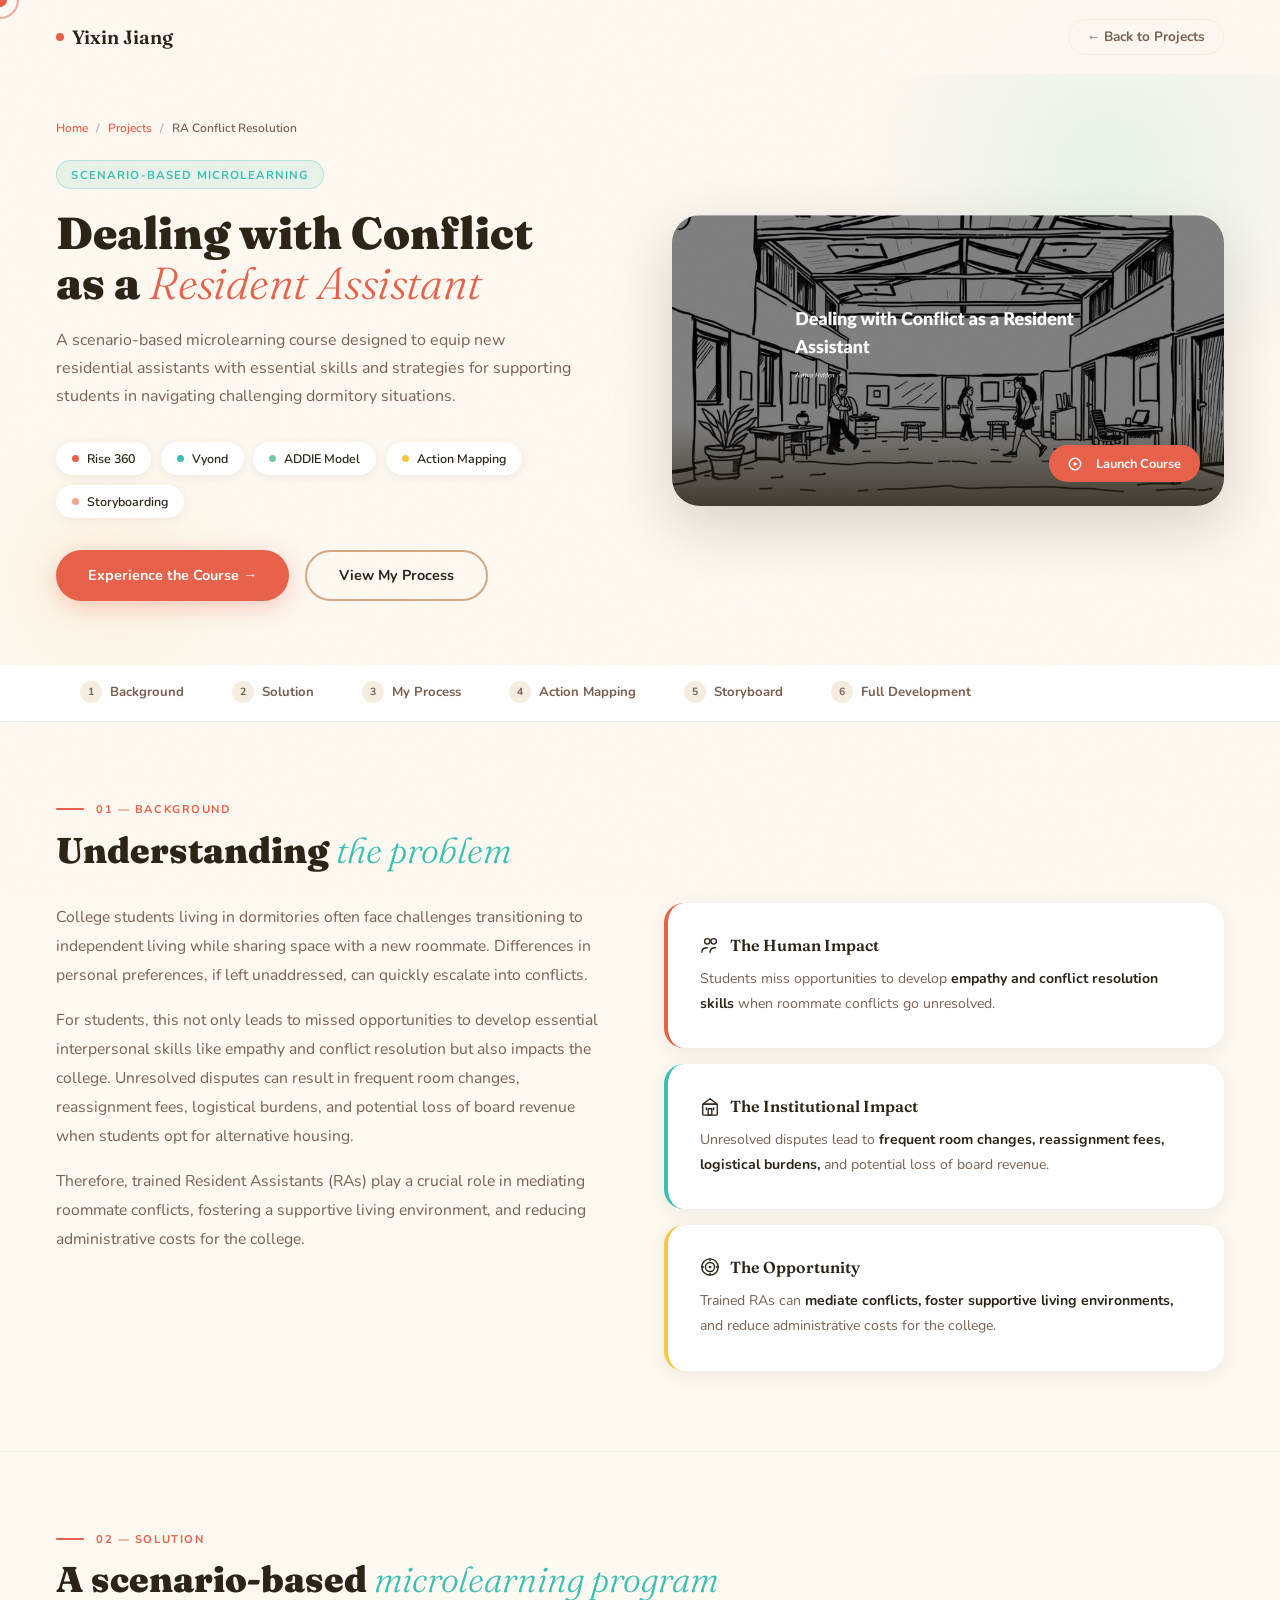
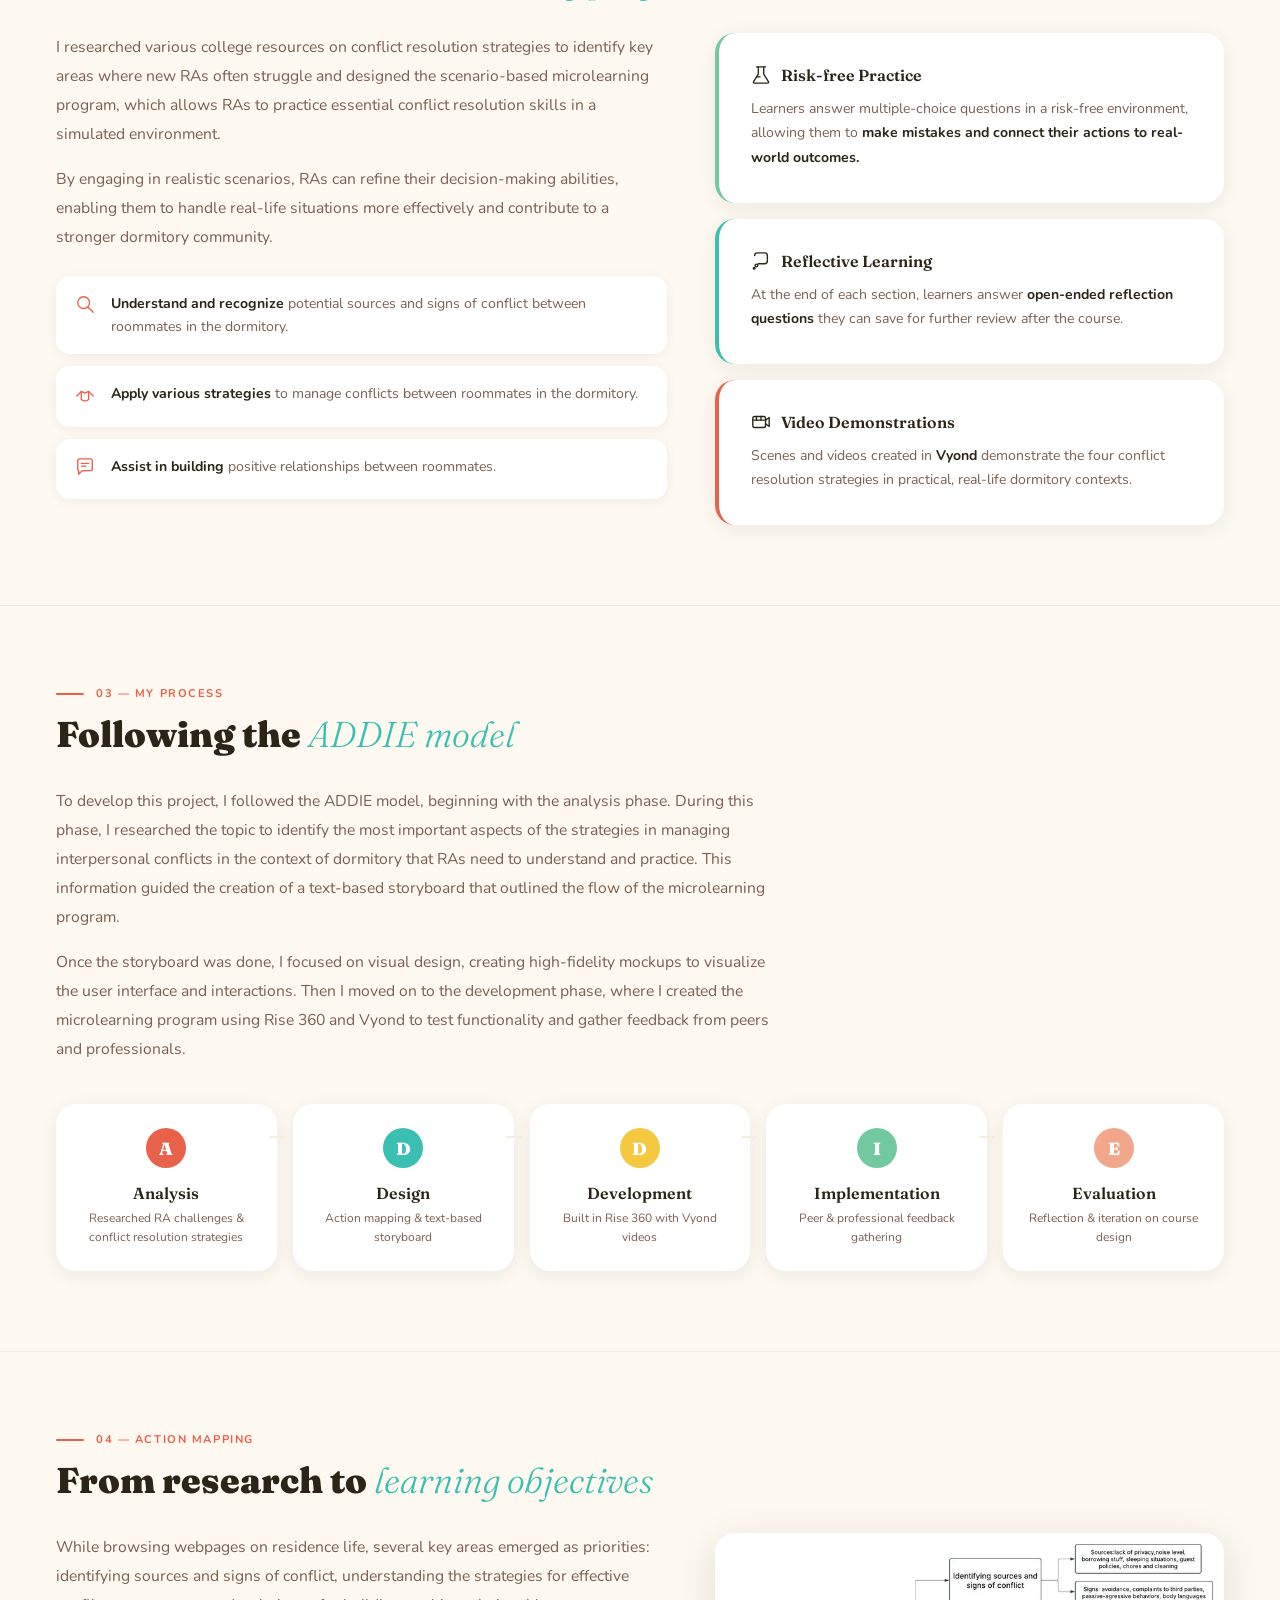
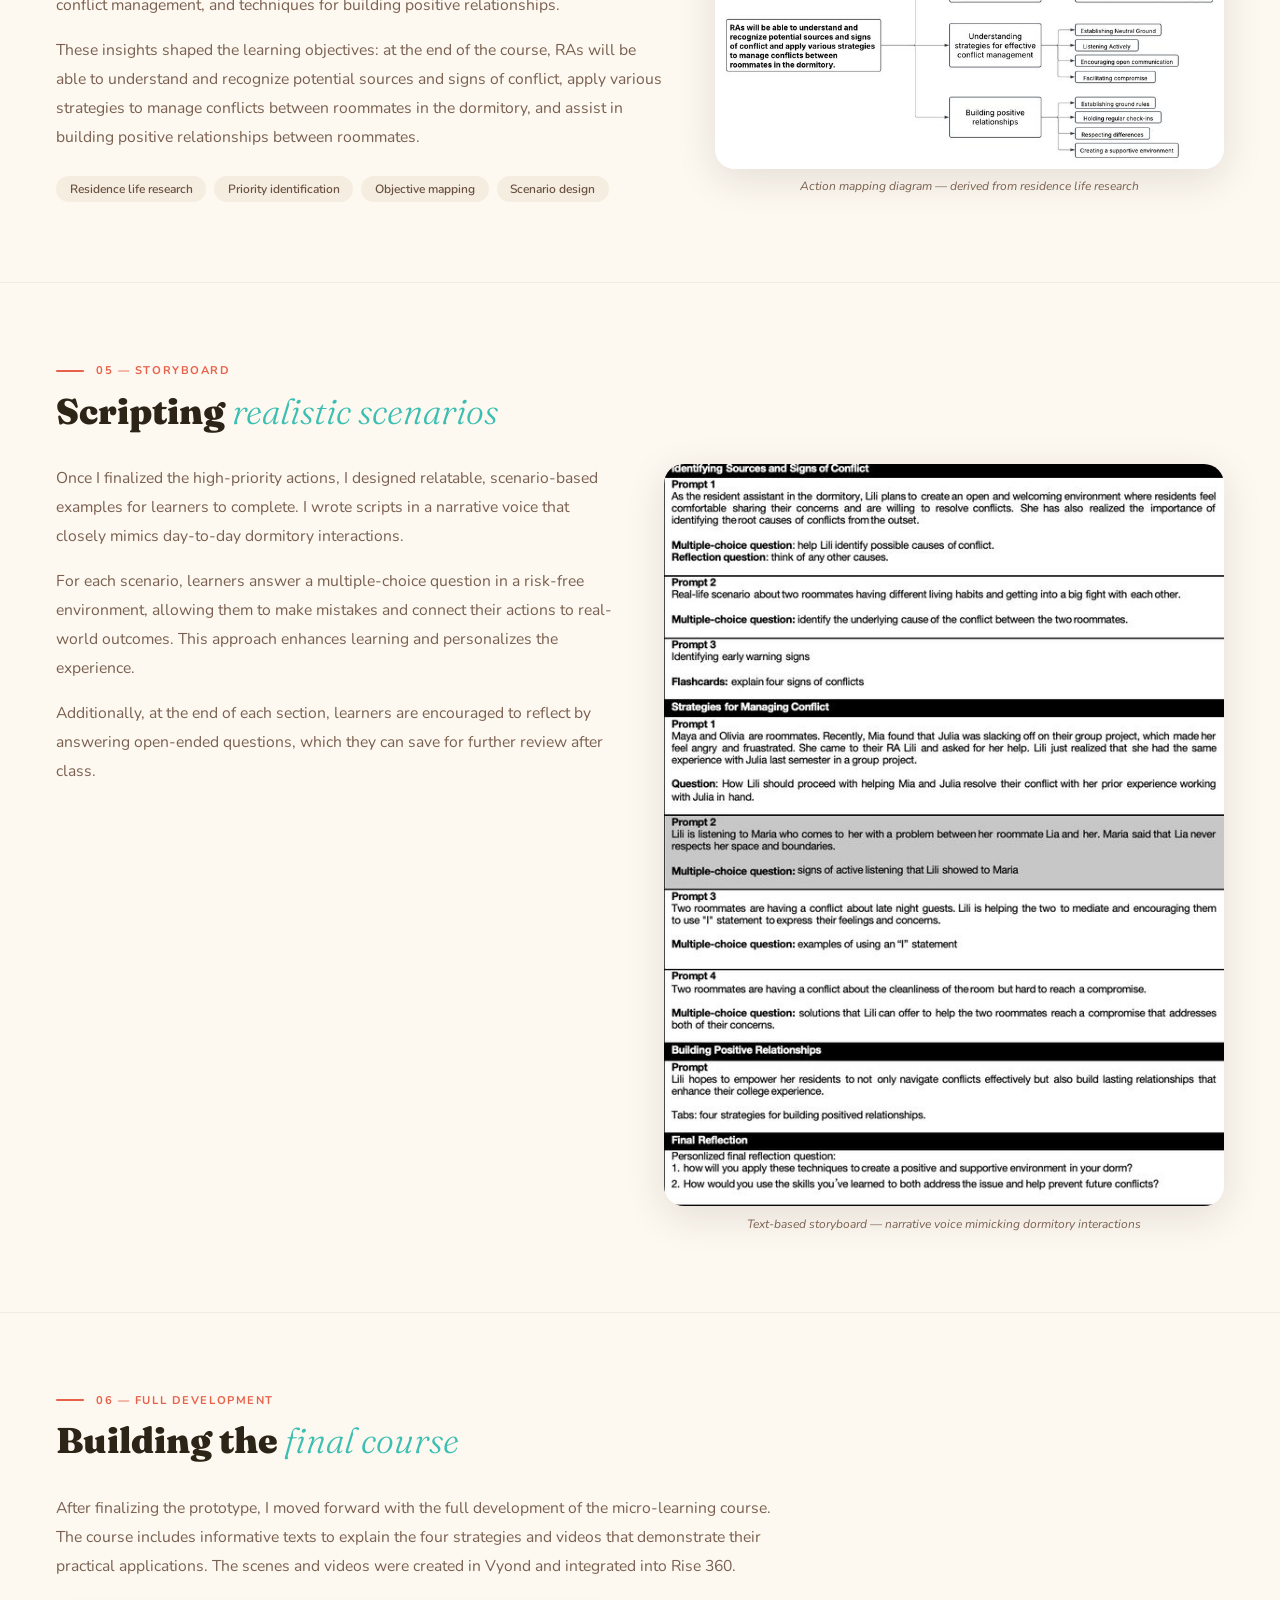
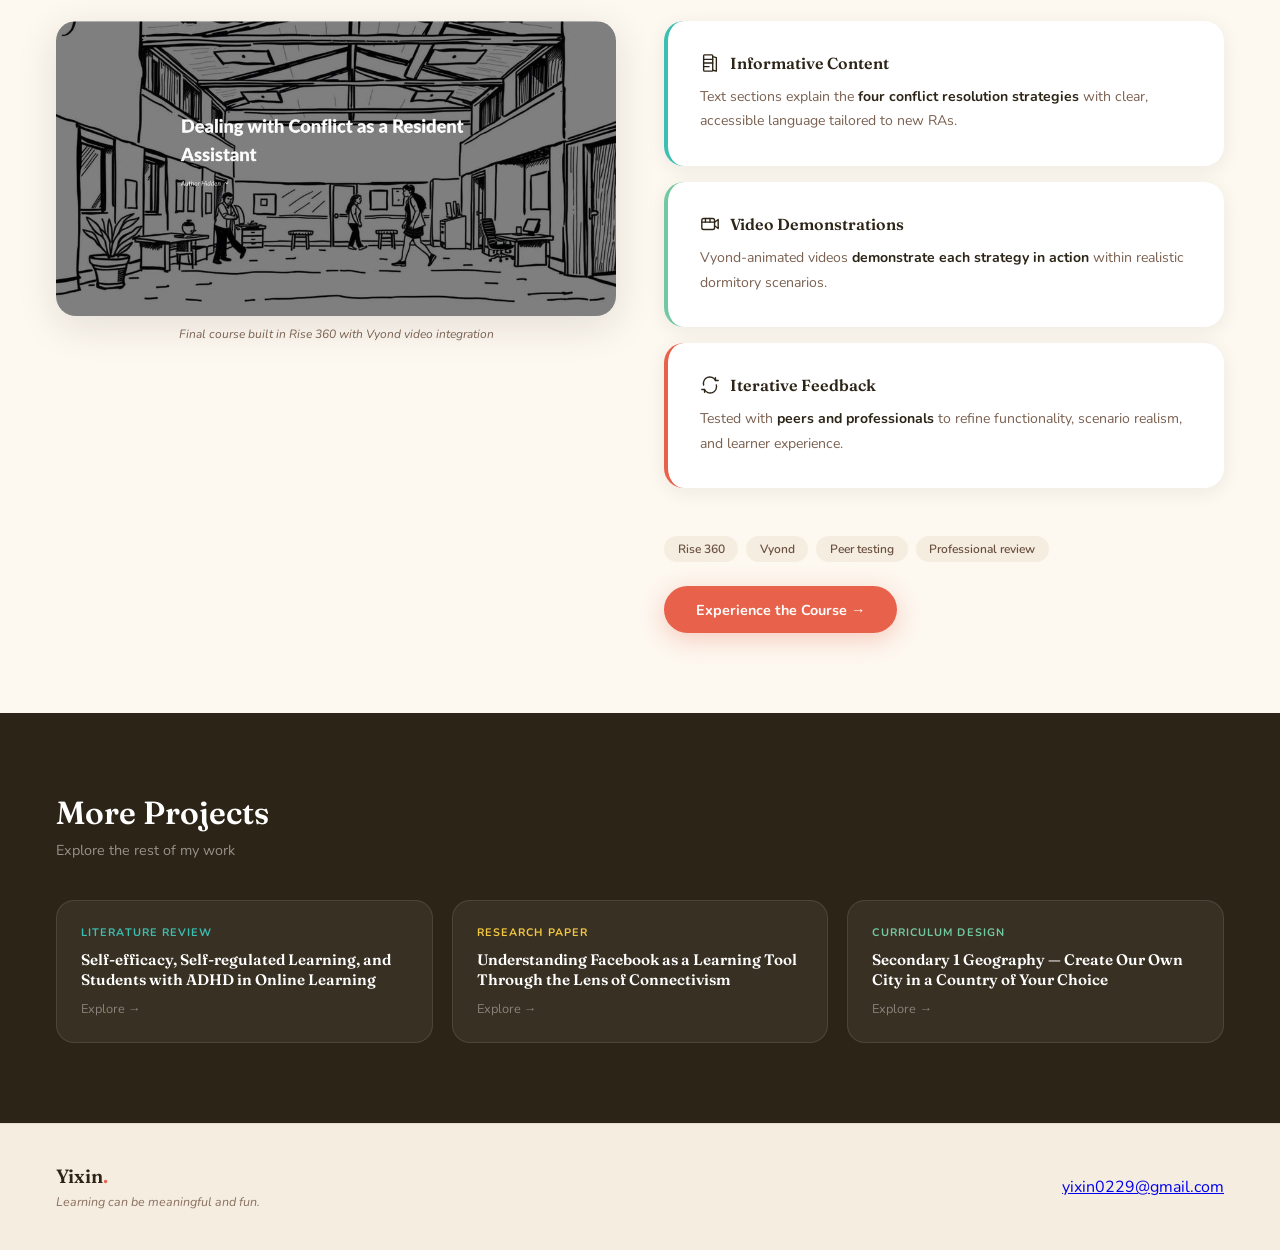
==== project-ra.html @ ebed6030 "Add files via upload" ====
<!DOCTYPE html>
<html lang="en">
<head>
  <meta charset="UTF-8"/>
  <meta name="viewport" content="width=device-width, initial-scale=1.0"/>
  <title>RA Conflict Resolution — Yixin Jiang</title>
  <link href="https://fonts.googleapis.com/css2?family=Fraunces:ital,wght@0,300;0,600;0,900;1,300;1,600&family=Nunito:wght@300;400;600;700&display=swap" rel="stylesheet"/>
  <style>
    *, *::before, *::after { box-sizing: border-box; margin: 0; padding: 0; }
    :root {
      --coral:     #E8614A;
      --turquoise: #3BBFB2;
      --yellow:    #F5C842;
      --mint:      #72C9A0;
      --blush:     #F2A68A;
      --ink:       #2C2416;
      --cream:     #FDF8F0;
      --linen:     #F5EDE0;
      --clay:      #D4A882;
      --muted:     #7a6050;
    }
    html { scroll-behavior: smooth; }
    body {
      font-family: 'Nunito', sans-serif;
      background: var(--cream);
      color: var(--ink);
      overflow-x: hidden;
      cursor: none;
    }

    /* CURSOR */
    .cursor { width:14px;height:14px;background:var(--coral);border-radius:50%;position:fixed;top:0;left:0;pointer-events:none;z-index:9999;transform:translate(-50%,-50%);transition:transform 0.12s ease;mix-blend-mode:multiply; }
    .cursor-ring { width:38px;height:38px;border:2px solid var(--coral);border-radius:50%;position:fixed;top:0;left:0;pointer-events:none;z-index:9998;transform:translate(-50%,-50%);transition:transform 0.25s ease;opacity:0.5; }

    /* GRAIN */
    body::after { content:'';position:fixed;inset:0;background-image:url("data:image/svg+xml,%3Csvg viewBox='0 0 256 256' xmlns='http://www.w3.org/2000/svg'%3E%3Cfilter id='noise'%3E%3CfeTurbulence type='fractalNoise' baseFrequency='0.9' numOctaves='4' stitchTiles='stitch'/%3E%3C/filter%3E%3Crect width='100%25' height='100%25' filter='url(%23noise)' opacity='0.04'/%3E%3C/svg%3E");pointer-events:none;z-index:9990;opacity:0.35; }

    /* NAV */
    nav { position:fixed;top:0;left:0;right:0;z-index:500;display:flex;justify-content:space-between;align-items:center;padding:1.2rem 3.5rem;background:rgba(253,248,240,0.9);backdrop-filter:blur(14px); }
    .nav-logo { font-family:'Fraunces',serif;font-size:1.2rem;font-weight:600;color:var(--ink);text-decoration:none;display:flex;align-items:center;gap:0.5rem; }
    .nav-dot { width:8px;height:8px;background:var(--coral);border-radius:50%;animation:blink 2.5s ease-in-out infinite; }
    @keyframes blink { 0%,100%{opacity:1;}50%{opacity:0.3;} }
    .nav-back { display:inline-flex;align-items:center;gap:0.5rem;text-decoration:none;font-size:0.85rem;font-weight:700;color:var(--muted);padding:0.45rem 1.1rem;border-radius:100px;border:1.5px solid var(--linen);transition:all 0.2s; }
    .nav-back:hover { color:var(--coral);border-color:var(--coral); }

    /* HERO */
    .project-hero {
      padding: 120px 3.5rem 4rem;
      display: grid;
      grid-template-columns: 1fr 1fr;
      gap: 4rem;
      align-items: center;
      position: relative;
      overflow: hidden;
    }
    .project-hero::before {
      content:'';position:absolute;top:-80px;right:-80px;
      width:500px;height:500px;border-radius:50%;
      background:radial-gradient(circle,rgba(59,191,178,0.1) 0%,transparent 70%);
      pointer-events:none;
    }
    .project-hero::after {
      content:'';position:absolute;bottom:-60px;left:-40px;
      width:300px;height:300px;border-radius:50%;
      background:radial-gradient(circle,rgba(245,200,66,0.08) 0%,transparent 70%);
      pointer-events:none;
    }

    .hero-meta { position:relative;z-index:1; }
    .breadcrumb { display:flex;align-items:center;gap:0.5rem;font-size:0.75rem;font-weight:600;color:var(--muted);margin-bottom:1.5rem; }
    .breadcrumb a { color:var(--coral);text-decoration:none; }
    .breadcrumb span { opacity:0.5; }

    .project-type-badge {
      display:inline-flex;align-items:center;gap:0.5rem;
      background:rgba(59,191,178,0.1);border:1px solid rgba(59,191,178,0.3);
      color:var(--turquoise);font-size:0.72rem;font-weight:700;
      text-transform:uppercase;letter-spacing:0.1em;
      padding:0.35rem 0.9rem;border-radius:100px;margin-bottom:1.2rem;width:fit-content;
    }

    .project-h1 {
      font-family:'Fraunces',serif;font-size:clamp(2rem,3.5vw,3.2rem);
      font-weight:900;line-height:1.1;color:var(--ink);margin-bottom:1.2rem;
    }
    .project-h1 em { font-style:italic;font-weight:300;color:var(--coral); }

    .project-tagline { font-size:1rem;line-height:1.75;color:var(--muted);max-width:520px;margin-bottom:2rem; }

    .meta-pills { display:flex;gap:0.6rem;flex-wrap:wrap;margin-bottom:2rem; }
    .meta-pill { display:flex;align-items:center;gap:0.5rem;background:white;border-radius:100px;padding:0.5rem 1rem;font-size:0.78rem;font-weight:600;color:var(--ink);box-shadow:0 2px 10px rgba(44,36,22,0.07); }
    .mp-dot { width:7px;height:7px;border-radius:50%;flex-shrink:0; }

    .hero-ctas { display:flex;gap:1rem;flex-wrap:wrap; }
    .btn { display:inline-flex;align-items:center;gap:0.5rem;padding:0.85rem 2rem;border-radius:100px;font-size:0.9rem;font-weight:700;text-decoration:none;transition:all 0.22s; }
    .btn-coral { background:var(--coral);color:white;box-shadow:0 6px 24px rgba(232,97,74,0.3); }
    .btn-coral:hover { background:#c94d38;transform:translateY(-2px); }
    .btn-outline { background:transparent;color:var(--ink);border:2px solid var(--clay); }
    .btn-outline:hover { border-color:var(--turquoise);color:var(--turquoise);transform:translateY(-2px); }

    /* Hero right — course preview */
    .hero-visual {
      position:relative;z-index:1;
      border-radius:28px;overflow:hidden;
      box-shadow:0 20px 60px rgba(44,36,22,0.18);
      animation:slideUp 0.8s 0.15s cubic-bezier(.16,1,.3,1) both;
    }
    .hero-visual img { width:100%;display:block; }
    .hero-visual-overlay {
      position:absolute;bottom:0;left:0;right:0;
      padding:1.5rem;
      background:linear-gradient(transparent,rgba(44,36,22,0.75));
      display:flex;justify-content:flex-end;
    }
    .play-btn {
      display:inline-flex;align-items:center;gap:0.5rem;
      background:var(--coral);color:white;
      text-decoration:none;padding:0.6rem 1.2rem;
      border-radius:100px;font-size:0.8rem;font-weight:700;
      transition:all 0.2s;
    }
    .play-btn:hover { background:#c94d38;transform:scale(1.04); }

    @keyframes slideUp { from{opacity:0;transform:translateY(30px);}to{opacity:1;transform:none;} }

    /* PROCESS NAV */
    .process-nav {
      background:white;
      border-bottom:1px solid rgba(44,36,22,0.08);
      padding:0 3.5rem;
      display:flex;gap:0;
      position:sticky;top:68px;z-index:100;
      overflow-x:auto;
    }
    .pnav-item {
      display:flex;align-items:center;gap:0.5rem;
      padding:1rem 1.5rem;
      font-size:0.82rem;font-weight:700;
      color:var(--muted);text-decoration:none;
      border-bottom:2px solid transparent;
      white-space:nowrap;transition:all 0.2s;
    }
    .pnav-item:hover { color:var(--coral); }
    .pnav-item.active { color:var(--coral);border-bottom-color:var(--coral); }
    .pnav-num {
      width:22px;height:22px;border-radius:50%;
      background:var(--linen);
      display:flex;align-items:center;justify-content:center;
      font-size:0.65rem;font-weight:700;color:var(--muted);
      flex-shrink:0;transition:all 0.2s;
    }
    .pnav-item:hover .pnav-num, .pnav-item.active .pnav-num {
      background:var(--coral);color:white;
    }

    /* SECTIONS */
    .case-section { padding:5rem 3.5rem;border-bottom:1px solid rgba(44,36,22,0.06); }
    .case-section:last-of-type { border-bottom:none; }

    .section-eyebrow { display:flex;align-items:center;gap:0.75rem;margin-bottom:0.8rem; }
    .eyebrow-line { height:2px;width:28px;background:var(--coral);border-radius:2px; }
    .eyebrow-text { font-size:0.7rem;font-weight:700;text-transform:uppercase;letter-spacing:0.14em;color:var(--coral); }

    .section-h2 { font-family:'Fraunces',serif;font-size:clamp(1.8rem,2.8vw,2.6rem);font-weight:900;line-height:1.15;color:var(--ink);margin-bottom:2rem; }
    .section-h2 em { font-style:italic;font-weight:300;color:var(--turquoise); }

    .prose { font-size:0.98rem;line-height:1.85;color:var(--muted);max-width:720px; }
    .prose + .prose { margin-top:1rem; }
    .prose strong { color:var(--ink);font-weight:700; }

    /* TWO COL LAYOUT */
    .two-col { display:grid;grid-template-columns:1fr 1fr;gap:3rem;align-items:start; }
    .two-col-wide { display:grid;grid-template-columns:1.2fr 1fr;gap:3rem;align-items:start; }

    /* CALLOUT BOXES */
    .callout {
      background:white;border-radius:20px;padding:2rem;
      box-shadow:0 4px 20px rgba(44,36,22,0.07);
      border-left:4px solid var(--coral);
    }
    .callout-teal { border-left-color:var(--turquoise); }
    .callout-yellow { border-left-color:var(--yellow); }
    .callout-mint { border-left-color:var(--mint); }
    .callout-title { font-family:'Fraunces',serif;font-size:1rem;font-weight:600;color:var(--ink);margin-bottom:0.75rem;display:flex;align-items:center;gap:0.6rem; }
    .callout-body { font-size:0.88rem;line-height:1.75;color:var(--muted); }
    .callout-body strong { color:var(--ink); }

    /* OBJECTIVE TAGS */
    .objective-list { display:flex;flex-direction:column;gap:0.75rem;margin-top:1.5rem; }
    .objective-item {
      display:flex;align-items:flex-start;gap:1rem;
      background:white;border-radius:14px;padding:1rem 1.2rem;
      box-shadow:0 2px 12px rgba(44,36,22,0.06);
    }
    .obj-icon { flex-shrink:0;margin-top:0.15rem;color:var(--coral); }
    .obj-text { font-size:0.88rem;line-height:1.65;color:var(--muted); }
    .obj-text strong { color:var(--ink); }

    /* PROCESS STEPS */
    .process-steps { display:grid;grid-template-columns:repeat(5,1fr);gap:1rem;margin-top:2rem; }
    .process-step {
      background:white;border-radius:20px;padding:1.5rem 1.2rem;
      text-align:center;
      box-shadow:0 4px 18px rgba(44,36,22,0.07);
      position:relative;transition:transform 0.25s;
    }
    .process-step:hover { transform:translateY(-4px); }
    .step-num {
      width:40px;height:40px;border-radius:50%;
      display:flex;align-items:center;justify-content:center;
      font-family:'Fraunces',serif;font-size:1.1rem;font-weight:900;
      color:white;margin:0 auto 0.9rem;
    }
    .step-label { font-family:'Fraunces',serif;font-size:1rem;font-weight:600;color:var(--ink);margin-bottom:0.4rem; }
    .step-desc { font-size:0.75rem;line-height:1.6;color:var(--muted); }
    .step-connector {
      position:absolute;top:2rem;right:-0.5rem;
      width:1rem;height:2px;background:var(--linen);z-index:1;
    }
    .process-step:last-child .step-connector { display:none; }

    /* IMAGE FRAME */
    .img-frame {
      border-radius:20px;overflow:hidden;
      box-shadow:0 10px 40px rgba(44,36,22,0.12);
    }
    .img-frame img { width:100%;display:block; }
    .img-caption { font-size:0.75rem;color:var(--muted);margin-top:0.6rem;text-align:center;font-style:italic; }

    /* STORYBOARD VISUAL */
    .storyboard-preview {
      background:white;border-radius:20px;overflow:hidden;
      box-shadow:0 8px 32px rgba(44,36,22,0.1);
    }
    .sb-header {
      background:var(--ink);padding:0.8rem 1.2rem;
      display:flex;align-items:center;gap:0.6rem;
    }
    .sb-dot { width:10px;height:10px;border-radius:50%; }
    .sb-title { font-size:0.75rem;color:rgba(255,255,255,0.6);margin-left:0.3rem;font-family:monospace; }
    .sb-content { padding:1.5rem; }
    .sb-row {
      display:grid;grid-template-columns:auto 1fr 1fr;
      gap:0.8rem;margin-bottom:1rem;align-items:start;
    }
    .sb-row:last-child { margin-bottom:0; }
    .sb-num {
      width:28px;height:28px;border-radius:50%;
      background:rgba(232,97,74,0.1);color:var(--coral);
      display:flex;align-items:center;justify-content:center;
      font-size:0.7rem;font-weight:700;flex-shrink:0;margin-top:2px;
    }
    .sb-col-head { font-size:0.65rem;font-weight:700;text-transform:uppercase;letter-spacing:0.1em;color:var(--clay);margin-bottom:0.3rem; }
    .sb-col-text { font-size:0.78rem;line-height:1.55;color:var(--muted); }
    .sb-col-text strong { color:var(--ink); }

    /* ACTION MAP VISUAL */
    .action-map {
      background:white;border-radius:20px;padding:2rem;
      box-shadow:0 8px 32px rgba(44,36,22,0.1);
    }
    .am-title { font-size:0.7rem;font-weight:700;text-transform:uppercase;letter-spacing:0.1em;color:var(--clay);margin-bottom:1.2rem; }
    .am-goal {
      background:var(--ink);color:white;
      border-radius:12px;padding:0.8rem 1.2rem;
      font-size:0.82rem;font-weight:600;text-align:center;margin-bottom:1rem;
    }
    .am-branches { display:grid;grid-template-columns:repeat(3,1fr);gap:0.6rem; }
    .am-branch {
      border-radius:10px;padding:0.7rem 0.8rem;
      font-size:0.72rem;line-height:1.5;font-weight:600;
      text-align:center;
    }

    /* TOOL CHIPS */
    .tool-chips { display:flex;gap:0.5rem;flex-wrap:wrap;margin-top:1.5rem; }
    .tool-chip {
      background:var(--linen);border-radius:100px;
      padding:0.3rem 0.85rem;font-size:0.75rem;font-weight:600;color:#6a5040;
    }

    /* REFLECTION */
    .reflection-grid { display:grid;grid-template-columns:repeat(2,1fr);gap:1.5rem;margin-top:2rem; }

    /* NEXT PROJECTS */
    .next-projects { padding:5rem 3.5rem;background:var(--ink); }
    .next-h2 { font-family:'Fraunces',serif;font-size:2rem;font-weight:600;color:white;margin-bottom:0.5rem; }
    .next-sub { font-size:0.9rem;color:rgba(255,255,255,0.5);margin-bottom:2.5rem; }
    .next-grid { display:grid;grid-template-columns:repeat(3,1fr);gap:1.2rem; }
    .next-card {
      background:rgba(255,255,255,0.06);border:1px solid rgba(255,255,255,0.1);
      border-radius:18px;padding:1.5rem;text-decoration:none;
      transition:all 0.25s;display:flex;flex-direction:column;gap:0.6rem;
    }
    .next-card:hover { background:rgba(255,255,255,0.1);transform:translateY(-3px); }
    .next-type { font-size:0.68rem;font-weight:700;text-transform:uppercase;letter-spacing:0.1em; }
    .next-title { font-family:'Fraunces',serif;font-size:0.95rem;font-weight:600;color:white;line-height:1.35; }
    .next-arrow { font-size:0.8rem;color:rgba(255,255,255,0.4);margin-top:auto; }

    /* FOOTER */
    footer { background:var(--linen);padding:2.5rem 3.5rem;display:flex;justify-content:space-between;align-items:center;border-top:1px solid rgba(44,36,22,0.08); }
    .footer-logo { font-family:'Fraunces',serif;font-size:1.2rem;font-weight:600;color:var(--ink); }
    .footer-logo span { color:var(--coral); }
    .footer-right a { color:var(--coral);text-decoration:none;font-size:0.88rem;font-weight:600; }

    /* REVEAL */
    .reveal { opacity:0;transform:translateY(24px);transition:opacity 0.7s ease,transform 0.7s ease; }
    .reveal.visible { opacity:1;transform:none; }
    .reveal-d1 { transition-delay:0.1s; }
    .reveal-d2 { transition-delay:0.2s; }
    .reveal-d3 { transition-delay:0.3s; }

    @media(max-width:960px){
      nav{padding:1rem 1.5rem;}
      .project-hero{grid-template-columns:1fr;padding:100px 1.5rem 3rem;}
      .hero-visual{display:none;}
      .process-nav{padding:0 1.5rem;}
      .case-section{padding:3.5rem 1.5rem;}
      .two-col,.two-col-wide{grid-template-columns:1fr;}
      .process-steps{grid-template-columns:1fr 1fr;}
      .reflection-grid{grid-template-columns:1fr;}
      .next-grid{grid-template-columns:1fr;}
      .next-projects{padding:3.5rem 1.5rem;}
      footer{flex-direction:column;gap:1rem;text-align:center;padding:2rem 1.5rem;}
    }
  </style>
</head>
<body>

<div class="cursor" id="cursor"></div>
<div class="cursor-ring" id="cursorRing"></div>

<!-- NAV -->
<nav>
  <a class="nav-logo" href="index.html">
    <span class="nav-dot"></span>
    Yixin Jiang
  </a>
  <a class="nav-back" href="index.html#projects">← Back to Projects</a>
</nav>

<!-- HERO -->
<section class="project-hero">
  <div class="hero-meta" style="animation:slideUp 0.8s cubic-bezier(.16,1,.3,1) both;">
    <div class="breadcrumb">
      <a href="index.html">Home</a>
      <span>/</span>
      <a href="index.html#projects">Projects</a>
      <span>/</span>
      RA Conflict Resolution
    </div>

    <span class="project-type-badge">Scenario-based Microlearning</span>

    <h1 class="project-h1">Dealing with Conflict<br>as a <em>Resident Assistant</em></h1>

    <p class="project-tagline">A scenario-based microlearning course designed to equip new residential assistants with essential skills and strategies for supporting students in navigating challenging dormitory situations.</p>

    <div class="meta-pills">
      <div class="meta-pill"><span class="mp-dot" style="background:var(--coral)"></span>Rise 360</div>
      <div class="meta-pill"><span class="mp-dot" style="background:var(--turquoise)"></span>Vyond</div>
      <div class="meta-pill"><span class="mp-dot" style="background:var(--mint)"></span>ADDIE Model</div>
      <div class="meta-pill"><span class="mp-dot" style="background:var(--yellow)"></span>Action Mapping</div>
      <div class="meta-pill"><span class="mp-dot" style="background:var(--blush)"></span>Storyboarding</div>
    </div>

    <div class="hero-ctas">
      <a class="btn btn-coral" href="https://rise.articulate.com/share/IPAjiCqQmT-DQz0z26svrsXan3wchhp9" target="_blank">Experience the Course →</a>
      <a class="btn btn-outline" href="#process">View My Process</a>
    </div>
  </div>

  <div class="hero-visual">
    <img src="[data-uri]" alt="RA Conflict Resolution Course Preview"/>
    <div class="hero-visual-overlay">
      <a class="play-btn" href="https://rise.articulate.com/share/IPAjiCqQmT-DQz0z26svrsXan3wchhp9" target="_blank"><svg width="14" height="14" viewBox="0 0 16 16" fill="none" stroke="currentColor" stroke-width="1.8" stroke-linecap="round" stroke-linejoin="round" style="display:inline;vertical-align:middle;margin-right:6px">
    <circle cx="8" cy="8" r="6.5"/>
    <polygon points="6.5,5.5 6.5,10.5 11,8" fill="currentColor" stroke="none"/>
  </svg>Launch Course</a>
    </div>
  </div>
</section>

<!-- PROCESS NAV -->
<div class="process-nav">
  <a class="pnav-item active" href="#background"><span class="pnav-num">1</span>Background</a>
  <a class="pnav-item" href="#solution"><span class="pnav-num">2</span>Solution</a>
  <a class="pnav-item" href="#process"><span class="pnav-num">3</span>My Process</a>
  <a class="pnav-item" href="#action-mapping"><span class="pnav-num">4</span>Action Mapping</a>
  <a class="pnav-item" href="#storyboard"><span class="pnav-num">5</span>Storyboard</a>
  <a class="pnav-item" href="#development"><span class="pnav-num">6</span>Full Development</a>
</div>

<!-- 1. BACKGROUND -->
<section class="case-section" id="background">
  <div class="reveal">
    <div class="section-eyebrow"><div class="eyebrow-line"></div><span class="eyebrow-text">01 — Background</span></div>
    <h2 class="section-h2">Understanding <em>the problem</em></h2>
  </div>

  <div class="two-col reveal">
    <div>
      <p class="prose">College students living in dormitories often face challenges transitioning to independent living while sharing space with a new roommate. Differences in personal preferences, if left unaddressed, can quickly escalate into conflicts.</p>
      <p class="prose" style="margin-top:1rem;">For students, this not only leads to missed opportunities to develop essential interpersonal skills like empathy and conflict resolution but also impacts the college. Unresolved disputes can result in frequent room changes, reassignment fees, logistical burdens, and potential loss of board revenue when students opt for alternative housing.</p>
      <p class="prose" style="margin-top:1rem;">Therefore, trained Resident Assistants (RAs) play a crucial role in mediating roommate conflicts, fostering a supportive living environment, and reducing administrative costs for the college.</p>
    </div>
    <div style="display:flex;flex-direction:column;gap:1rem;">
      <div class="callout">
        <div class="callout-title"><svg width="20" height="20" viewBox="0 0 22 22" fill="none" stroke="currentColor" stroke-width="1.5" stroke-linecap="round" stroke-linejoin="round">
    <circle cx="8" cy="7" r="3"/>
    <path d="M2 19c0-3.314 2.686-5 6-5"/>
    <circle cx="15" cy="7" r="3"/>
    <path d="M11 19c0-3.314 2.686-5 6-5"/>
  </svg> The Human Impact</div>
        <div class="callout-body">Students miss opportunities to develop <strong>empathy and conflict resolution skills</strong> when roommate conflicts go unresolved.</div>
      </div>
      <div class="callout callout-teal">
        <div class="callout-title"><svg width="20" height="20" viewBox="0 0 22 22" fill="none" stroke="currentColor" stroke-width="1.5" stroke-linecap="round" stroke-linejoin="round">
    <rect x="3" y="9" width="16" height="12" rx="1"/>
    <path d="M11 3 L19 9 L3 9 Z"/>
    <rect x="9" y="14" width="4" height="7"/>
    <line x1="7" y1="13" x2="7" y2="15"/>
    <line x1="15" y1="13" x2="15" y2="15"/>
  </svg> The Institutional Impact</div>
        <div class="callout-body">Unresolved disputes lead to <strong>frequent room changes, reassignment fees, logistical burdens,</strong> and potential loss of board revenue.</div>
      </div>
      <div class="callout callout-yellow">
        <div class="callout-title"><svg width="20" height="20" viewBox="0 0 22 22" fill="none" stroke="currentColor" stroke-width="1.5" stroke-linecap="round" stroke-linejoin="round">
    <circle cx="11" cy="11" r="9"/>
    <circle cx="11" cy="11" r="5"/>
    <circle cx="11" cy="11" r="1.5" fill="currentColor" stroke="none"/>
    <line x1="11" y1="2" x2="11" y2="4"/>
    <line x1="11" y1="18" x2="11" y2="20"/>
    <line x1="2" y1="11" x2="4" y2="11"/>
    <line x1="18" y1="11" x2="20" y2="11"/>
  </svg> The Opportunity</div>
        <div class="callout-body">Trained RAs can <strong>mediate conflicts, foster supportive living environments,</strong> and reduce administrative costs for the college.</div>
      </div>
    </div>
  </div>
</section>

<!-- 2. SOLUTION -->
<section class="case-section" id="solution">
  <div class="reveal">
    <div class="section-eyebrow"><div class="eyebrow-line"></div><span class="eyebrow-text">02 — Solution</span></div>
    <h2 class="section-h2">A scenario-based <em>microlearning program</em></h2>
  </div>

  <div class="two-col-wide reveal">
    <div>
      <p class="prose">I researched various college resources on conflict resolution strategies to identify key areas where new RAs often struggle and designed the scenario-based microlearning program, which allows RAs to practice essential conflict resolution skills in a simulated environment.</p>
      <p class="prose" style="margin-top:1rem;">By engaging in realistic scenarios, RAs can refine their decision-making abilities, enabling them to handle real-life situations more effectively and contribute to a stronger dormitory community.</p>

      <div class="objective-list" style="margin-top:1.5rem;">
        <div class="objective-item">
          <span class="obj-icon"><svg width="20" height="20" viewBox="0 0 22 22" fill="none" stroke="currentColor" stroke-width="1.5" stroke-linecap="round" stroke-linejoin="round">
    <circle cx="9.5" cy="9.5" r="6.5"/>
    <line x1="14.5" y1="14.5" x2="20" y2="20"/>
  </svg></span>
          <div class="obj-text"><strong>Understand and recognize</strong> potential sources and signs of conflict between roommates in the dormitory.</div>
        </div>
        <div class="objective-item">
          <span class="obj-icon"><svg width="20" height="20" viewBox="0 0 22 22" fill="none" stroke="currentColor" stroke-width="1.5" stroke-linecap="round" stroke-linejoin="round">
    <path d="M2 12 L7 7 L11 9 L15 7 L20 12"/>
    <path d="M7 7 L7 16"/>
    <path d="M15 7 L15 16"/>
    <path d="M7 16 Q11 19 15 16"/>
  </svg></span>
          <div class="obj-text"><strong>Apply various strategies</strong> to manage conflicts between roommates in the dormitory.</div>
        </div>
        <div class="objective-item">
          <span class="obj-icon"><svg width="20" height="20" viewBox="0 0 22 22" fill="none" stroke="currentColor" stroke-width="1.5" stroke-linecap="round" stroke-linejoin="round">
    <path d="M3 4 Q3 2 5 2 L17 2 Q19 2 19 4 L19 13 Q19 15 17 15 L8 15 L4 19 L4 15 Q3 15 3 13 Z"/>
    <line x1="7" y1="7" x2="15" y2="7"/>
    <line x1="7" y1="10" x2="12" y2="10"/>
  </svg></span>
          <div class="obj-text"><strong>Assist in building</strong> positive relationships between roommates.</div>
        </div>
      </div>
    </div>

    <div style="display:flex;flex-direction:column;gap:1rem;">
      <div class="callout callout-mint">
        <div class="callout-title"><svg width="20" height="20" viewBox="0 0 22 22" fill="none" stroke="currentColor" stroke-width="1.5" stroke-linecap="round" stroke-linejoin="round">
    <path d="M8 2 L8 10 L3 18 Q2 20 4 20 L18 20 Q20 20 19 18 L14 10 L14 2"/>
    <line x1="6" y1="2" x2="16" y2="2"/>
    <line x1="6" y1="13" x2="10" y2="13"/>
  </svg> Risk-free Practice</div>
        <div class="callout-body">Learners answer multiple-choice questions in a risk-free environment, allowing them to <strong>make mistakes and connect their actions to real-world outcomes.</strong></div>
      </div>
      <div class="callout callout-teal">
        <div class="callout-title"><svg width="20" height="20" viewBox="0 0 22 22" fill="none" stroke="currentColor" stroke-width="1.5" stroke-linecap="round" stroke-linejoin="round">
    <path d="M4 5 Q4 2 7 2 L15 2 Q18 2 18 5 L18 11 Q18 14 15 14 L8 14"/>
    <circle cx="6" cy="16" r="1.5"/>
    <circle cx="3.5" cy="19" r="1"/>
  </svg> Reflective Learning</div>
        <div class="callout-body">At the end of each section, learners answer <strong>open-ended reflection questions</strong> they can save for further review after the course.</div>
      </div>
      <div class="callout">
        <div class="callout-title"><svg width="20" height="20" viewBox="0 0 22 22" fill="none" stroke="currentColor" stroke-width="1.5" stroke-linecap="round" stroke-linejoin="round">
    <rect x="2" y="5" width="14" height="12" rx="2"/>
    <path d="M16 9 L20 6 L20 16 L16 13"/>
    <line x1="2" y1="9" x2="16" y2="9"/>
    <line x1="6" y1="5" x2="6" y2="9"/>
    <line x1="11" y1="5" x2="11" y2="9"/>
  </svg> Video Demonstrations</div>
        <div class="callout-body">Scenes and videos created in <strong>Vyond</strong> demonstrate the four conflict resolution strategies in practical, real-life dormitory contexts.</div>
      </div>
    </div>
  </div>
</section>

<!-- 3. PROCESS -->
<section class="case-section" id="process">
  <div class="reveal">
    <div class="section-eyebrow"><div class="eyebrow-line"></div><span class="eyebrow-text">03 — My Process</span></div>
    <h2 class="section-h2">Following the <em>ADDIE model</em></h2>
  </div>
  <p class="prose reveal">To develop this project, I followed the ADDIE model, beginning with the analysis phase. During this phase, I researched the topic to identify the most important aspects of the strategies in managing interpersonal conflicts in the context of dormitory that RAs need to understand and practice. This information guided the creation of a text-based storyboard that outlined the flow of the microlearning program.</p>
  <p class="prose reveal" style="margin-top:1rem;">Once the storyboard was done, I focused on visual design, creating high-fidelity mockups to visualize the user interface and interactions. Then I moved on to the development phase, where I created the microlearning program using Rise 360 and Vyond to test functionality and gather feedback from peers and professionals.</p>

  <div class="process-steps reveal" style="margin-top:2.5rem;">
    <div class="process-step">
      <div class="step-connector"></div>
      <div class="step-num" style="background:var(--coral)">A</div>
      <div class="step-label">Analysis</div>
      <div class="step-desc">Researched RA challenges & conflict resolution strategies</div>
    </div>
    <div class="process-step">
      <div class="step-connector"></div>
      <div class="step-num" style="background:var(--turquoise)">D</div>
      <div class="step-label">Design</div>
      <div class="step-desc">Action mapping & text-based storyboard</div>
    </div>
    <div class="process-step">
      <div class="step-connector"></div>
      <div class="step-num" style="background:var(--yellow)">D</div>
      <div class="step-label">Development</div>
      <div class="step-desc">Built in Rise 360 with Vyond videos</div>
    </div>
    <div class="process-step">
      <div class="step-connector"></div>
      <div class="step-num" style="background:var(--mint)">I</div>
      <div class="step-label">Implementation</div>
      <div class="step-desc">Peer & professional feedback gathering</div>
    </div>
    <div class="process-step">
      <div class="step-num" style="background:var(--blush)">E</div>
      <div class="step-label">Evaluation</div>
      <div class="step-desc">Reflection & iteration on course design</div>
    </div>
  </div>
</section>

<!-- 4. ACTION MAPPING -->
<section class="case-section" id="action-mapping">
  <div class="reveal">
    <div class="section-eyebrow"><div class="eyebrow-line"></div><span class="eyebrow-text">04 — Action Mapping</span></div>
    <h2 class="section-h2">From research to <em>learning objectives</em></h2>
  </div>

  <div class="two-col-wide reveal">
    <div>
      <p class="prose">While browsing webpages on residence life, several key areas emerged as priorities: identifying sources and signs of conflict, understanding the strategies for effective conflict management, and techniques for building positive relationships.</p>
      <p class="prose" style="margin-top:1rem;">These insights shaped the learning objectives: at the end of the course, RAs will be able to understand and recognize potential sources and signs of conflict, apply various strategies to manage conflicts between roommates in the dormitory, and assist in building positive relationships between roommates.</p>

      <div class="tool-chips">
        <span class="tool-chip">Residence life research</span>
        <span class="tool-chip">Priority identification</span>
        <span class="tool-chip">Objective mapping</span>
        <span class="tool-chip">Scenario design</span>
      </div>
    </div>

    <div>
      <div class="img-frame">
        <img src="[data-uri]" alt="Action mapping diagram" style="width:100%;display:block;"/>
      </div>
      <p class="img-caption" style="margin-top:0.6rem;">Action mapping diagram — derived from residence life research</p>
    </div>
  </div>
</section>

<!-- 5. STORYBOARD -->
<section class="case-section" id="storyboard">
  <div class="reveal">
    <div class="section-eyebrow"><div class="eyebrow-line"></div><span class="eyebrow-text">05 — Storyboard</span></div>
    <h2 class="section-h2">Scripting <em>realistic scenarios</em></h2>
  </div>

  <div class="two-col reveal">
    <div>
      <p class="prose">Once I finalized the high-priority actions, I designed relatable, scenario-based examples for learners to complete. I wrote scripts in a narrative voice that closely mimics day-to-day dormitory interactions.</p>
      <p class="prose" style="margin-top:1rem;">For each scenario, learners answer a multiple-choice question in a risk-free environment, allowing them to make mistakes and connect their actions to real-world outcomes. This approach enhances learning and personalizes the experience.</p>
      <p class="prose" style="margin-top:1rem;">Additionally, at the end of each section, learners are encouraged to reflect by answering open-ended questions, which they can save for further review after class.</p>
    </div>

    <div>
      <div class="img-frame">
        <img src="[data-uri]" alt="Text-based storyboard" style="width:100%;display:block;"/>
      </div>
      <p class="img-caption">Text-based storyboard — narrative voice mimicking dormitory interactions</p>
    </div>
  </div>
</section>

<!-- 6. FULL DEVELOPMENT -->
<section class="case-section" id="development">
  <div class="reveal">
    <div class="section-eyebrow"><div class="eyebrow-line"></div><span class="eyebrow-text">06 — Full Development</span></div>
    <h2 class="section-h2">Building the <em>final course</em></h2>
  </div>

  <p class="prose reveal">After finalizing the prototype, I moved forward with the full development of the micro-learning course. The course includes informative texts to explain the four strategies and videos that demonstrate their practical applications. The scenes and videos were created in Vyond and integrated into Rise 360.</p>

  <div class="two-col reveal" style="margin-top:2.5rem;">
    <div>
      <div class="img-frame">
        <img src="[data-uri]" alt="RA Conflict Resolution course in Rise 360"/>
      </div>
      <p class="img-caption">Final course built in Rise 360 with Vyond video integration</p>
    </div>
    <div style="display:flex;flex-direction:column;gap:1rem;">
      <div class="callout callout-teal">
        <div class="callout-title"><svg width="20" height="20" viewBox="0 0 22 22" fill="none" stroke="currentColor" stroke-width="1.5" stroke-linecap="round" stroke-linejoin="round">
    <path d="M4 3 Q4 2 5 2 L13 2 Q14 2 14 3 L14 19 Q14 20 13 20 L5 20 Q4 20 4 19 Z"/>
    <line x1="4" y1="7" x2="14" y2="7"/>
    <line x1="4" y1="11" x2="14" y2="11"/>
    <line x1="4" y1="15" x2="10" y2="15"/>
    <path d="M14 4 L18 5 L18 20 L14 19"/>
  </svg> Informative Content</div>
        <div class="callout-body">Text sections explain the <strong>four conflict resolution strategies</strong> with clear, accessible language tailored to new RAs.</div>
      </div>
      <div class="callout callout-mint">
        <div class="callout-title"><svg width="20" height="20" viewBox="0 0 22 22" fill="none" stroke="currentColor" stroke-width="1.5" stroke-linecap="round" stroke-linejoin="round">
    <rect x="2" y="5" width="14" height="12" rx="2"/>
    <path d="M16 9 L20 6 L20 16 L16 13"/>
    <line x1="2" y1="9" x2="16" y2="9"/>
    <line x1="6" y1="5" x2="6" y2="9"/>
    <line x1="11" y1="5" x2="11" y2="9"/>
  </svg> Video Demonstrations</div>
        <div class="callout-body">Vyond-animated videos <strong>demonstrate each strategy in action</strong> within realistic dormitory scenarios.</div>
      </div>
      <div class="callout">
        <div class="callout-title"><svg width="20" height="20" viewBox="0 0 22 22" fill="none" stroke="currentColor" stroke-width="1.5" stroke-linecap="round" stroke-linejoin="round">
    <path d="M4 11 A7 7 0 0 1 17 6"/>
    <path d="M18 11 A7 7 0 0 1 5 16"/>
    <polyline points="17,3 17,6 20,6"/>
    <polyline points="5,19 5,16 2,16"/>
  </svg> Iterative Feedback</div>
        <div class="callout-body">Tested with <strong>peers and professionals</strong> to refine functionality, scenario realism, and learner experience.</div>
      </div>
      <div style="margin-top:0.5rem;">
        <div class="tool-chips">
          <span class="tool-chip">Rise 360</span>
          <span class="tool-chip">Vyond</span>
          <span class="tool-chip">Peer testing</span>
          <span class="tool-chip">Professional review</span>
        </div>
      </div>
      <a class="btn btn-coral" href="https://rise.articulate.com/share/IPAjiCqQmT-DQz0z26svrsXan3wchhp9#/" target="_blank" style="margin-top:0.5rem;width:fit-content;">Experience the Course →</a>
    </div>
  </div>
</section>

<!-- NEXT PROJECTS -->
<div class="next-projects">
  <div class="next-h2">More Projects</div>
  <div class="next-sub">Explore the rest of my work</div>
  <div class="next-grid">
    <a class="next-card" href="https://docs.google.com/presentation/d/1p9zI5eblCZLaQaPEZpxzkwdM2ornaQQZxUIVzS6m-Wg/edit" target="_blank">
      <span class="next-type" style="color:var(--turquoise)">Literature Review</span>
      <div class="next-title">Self-efficacy, Self-regulated Learning, and Students with ADHD in Online Learning</div>
      <span class="next-arrow">Explore →</span>
    </a>
    <a class="next-card" href="https://docs.google.com/document/d/18_bE1zwAfbGwuIbXEHiGtI53uHwCnhOC/edit" target="_blank">
      <span class="next-type" style="color:var(--yellow)">Research Paper</span>
      <div class="next-title">Understanding Facebook as a Learning Tool Through the Lens of Connectivism</div>
      <span class="next-arrow">Explore →</span>
    </a>
    <a class="next-card" href="https://docs.google.com/presentation/d/16q-ABpUA_DlRtQMlVOWhE08_voiy72HXNTZwC7Jj7jk/edit" target="_blank">
      <span class="next-type" style="color:var(--mint)">Curriculum Design</span>
      <div class="next-title">Secondary 1 Geography — Create Our Own City in a Country of Your Choice</div>
      <span class="next-arrow">Explore →</span>
    </a>
  </div>
</div>

<!-- FOOTER -->
<footer>
  <div>
    <div class="footer-logo">Yixin<span>.</span></div>
    <div style="font-size:0.78rem;color:#8a7060;font-style:italic;margin-top:0.3rem;">Learning can be meaningful and fun.</div>
  </div>
  <div>
    <a href="mailto:yixin0229@gmail.com">yixin0229@gmail.com</a>
  </div>
</footer>

<script>
  const cursor = document.getElementById('cursor');
  const ring = document.getElementById('cursorRing');
  document.addEventListener('mousemove', e => {
    cursor.style.left = e.clientX + 'px'; cursor.style.top = e.clientY + 'px';
    ring.style.left   = e.clientX + 'px'; ring.style.top   = e.clientY + 'px';
  });
  document.querySelectorAll('a, button').forEach(el => {
    el.addEventListener('mouseenter', () => { cursor.style.transform='translate(-50%,-50%) scale(2)'; ring.style.transform='translate(-50%,-50%) scale(1.4)'; });
    el.addEventListener('mouseleave', () => { cursor.style.transform='translate(-50%,-50%) scale(1)'; ring.style.transform='translate(-50%,-50%) scale(1)'; });
  });

  // Scroll reveal
  const obs = new IntersectionObserver(entries => {
    entries.forEach(e => { if(e.isIntersecting) e.target.classList.add('visible'); });
  }, { threshold: 0.08 });
  document.querySelectorAll('.reveal').forEach(el => obs.observe(el));

  // Active nav highlight
  const sections = document.querySelectorAll('.case-section[id]');
  const navItems = document.querySelectorAll('.pnav-item');
  window.addEventListener('scroll', () => {
    let current = '';
    sections.forEach(s => { if(window.scrollY >= s.offsetTop - 140) current = s.id; });
    navItems.forEach(n => {
      n.classList.remove('active');
      if(n.getAttribute('href') === '#' + current) n.classList.add('active');
    });
  });
</script>
</body>
</html>
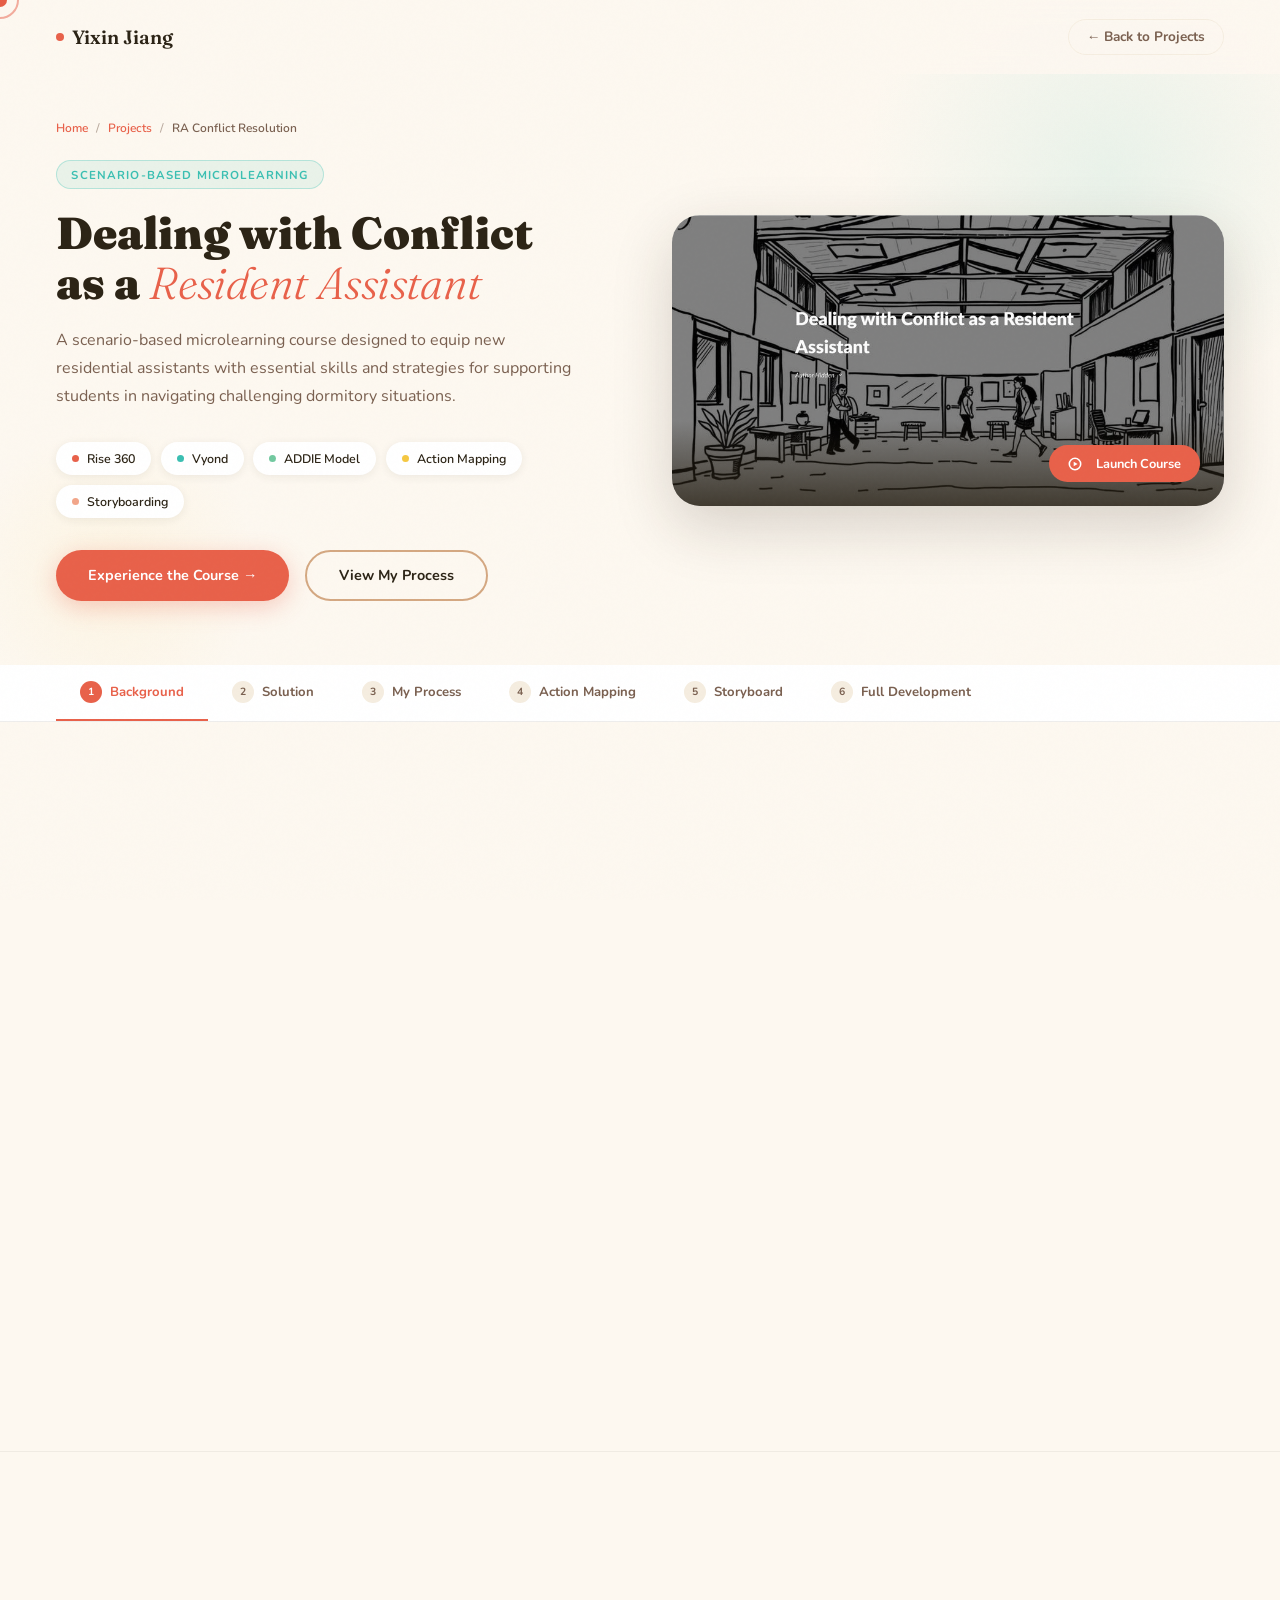
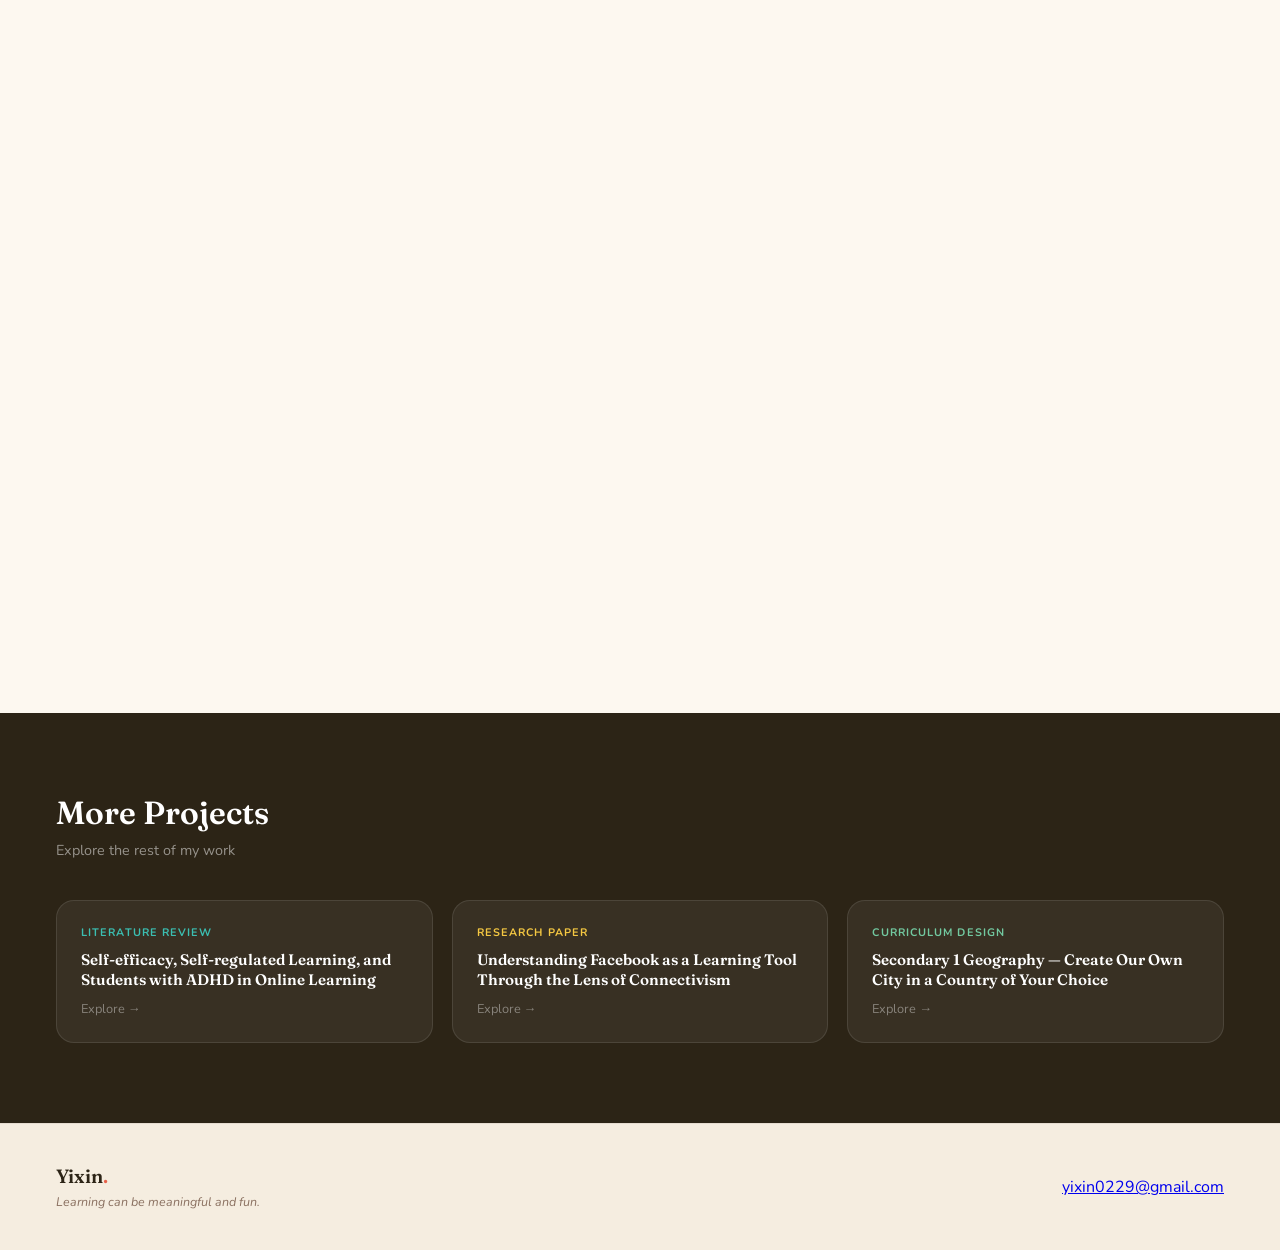
==== commit a7529580: "Add files via upload" ====
--- a/project-ra.html
+++ b/project-ra.html
@@ -365,7 +365,7 @@
     </div>
 
     <div class="hero-ctas">
-      <a class="btn btn-coral" href="https://rise.articulate.com/share/IPAjiCqQmT-DQz0z26svrsXan3wchhp9" target="_blank">Experience the Course →</a>
+      <a class="btn btn-coral" href="content/index.html">Experience the Course →</a>
       <a class="btn btn-outline" href="#process">View My Process</a>
     </div>
   </div>
@@ -373,7 +373,7 @@
   <div class="hero-visual">
     <img src="[data-uri]" alt="RA Conflict Resolution Course Preview"/>
     <div class="hero-visual-overlay">
-      <a class="play-btn" href="https://rise.articulate.com/share/IPAjiCqQmT-DQz0z26svrsXan3wchhp9" target="_blank"><svg width="14" height="14" viewBox="0 0 16 16" fill="none" stroke="currentColor" stroke-width="1.8" stroke-linecap="round" stroke-linejoin="round" style="display:inline;vertical-align:middle;margin-right:6px">
+      <a class="play-btn" href="content/index.html"><svg width="14" height="14" viewBox="0 0 16 16" fill="none" stroke="currentColor" stroke-width="1.8" stroke-linecap="round" stroke-linejoin="round" style="display:inline;vertical-align:middle;margin-right:6px">
     <circle cx="8" cy="8" r="6.5"/>
     <polygon points="6.5,5.5 6.5,10.5 11,8" fill="currentColor" stroke="none"/>
   </svg>Launch Course</a>
@@ -659,7 +659,7 @@
           <span class="tool-chip">Professional review</span>
         </div>
       </div>
-      <a class="btn btn-coral" href="https://rise.articulate.com/share/IPAjiCqQmT-DQz0z26svrsXan3wchhp9#/" target="_blank" style="margin-top:0.5rem;width:fit-content;">Experience the Course →</a>
+      <a class="btn btn-coral" href="content/index.html" style="margin-top:0.5rem;width:fit-content;">Experience the Course →</a>
     </div>
   </div>
 </section>
@@ -721,12 +721,4 @@
   const navItems = document.querySelectorAll('.pnav-item');
   window.addEventListener('scroll', () => {
     let current = '';
-    sections.forEach(s => { if(window.scrollY >= s.offsetTop - 140) current = s.id; });
-    navItems.forEach(n => {
-      n.classList.remove('active');
-      if(n.getAttribute('href') === '#' + current) n.classList.add('active');
-    });
-  });
-</script>
-</body>
-</html>+    sections.forEach(s => 
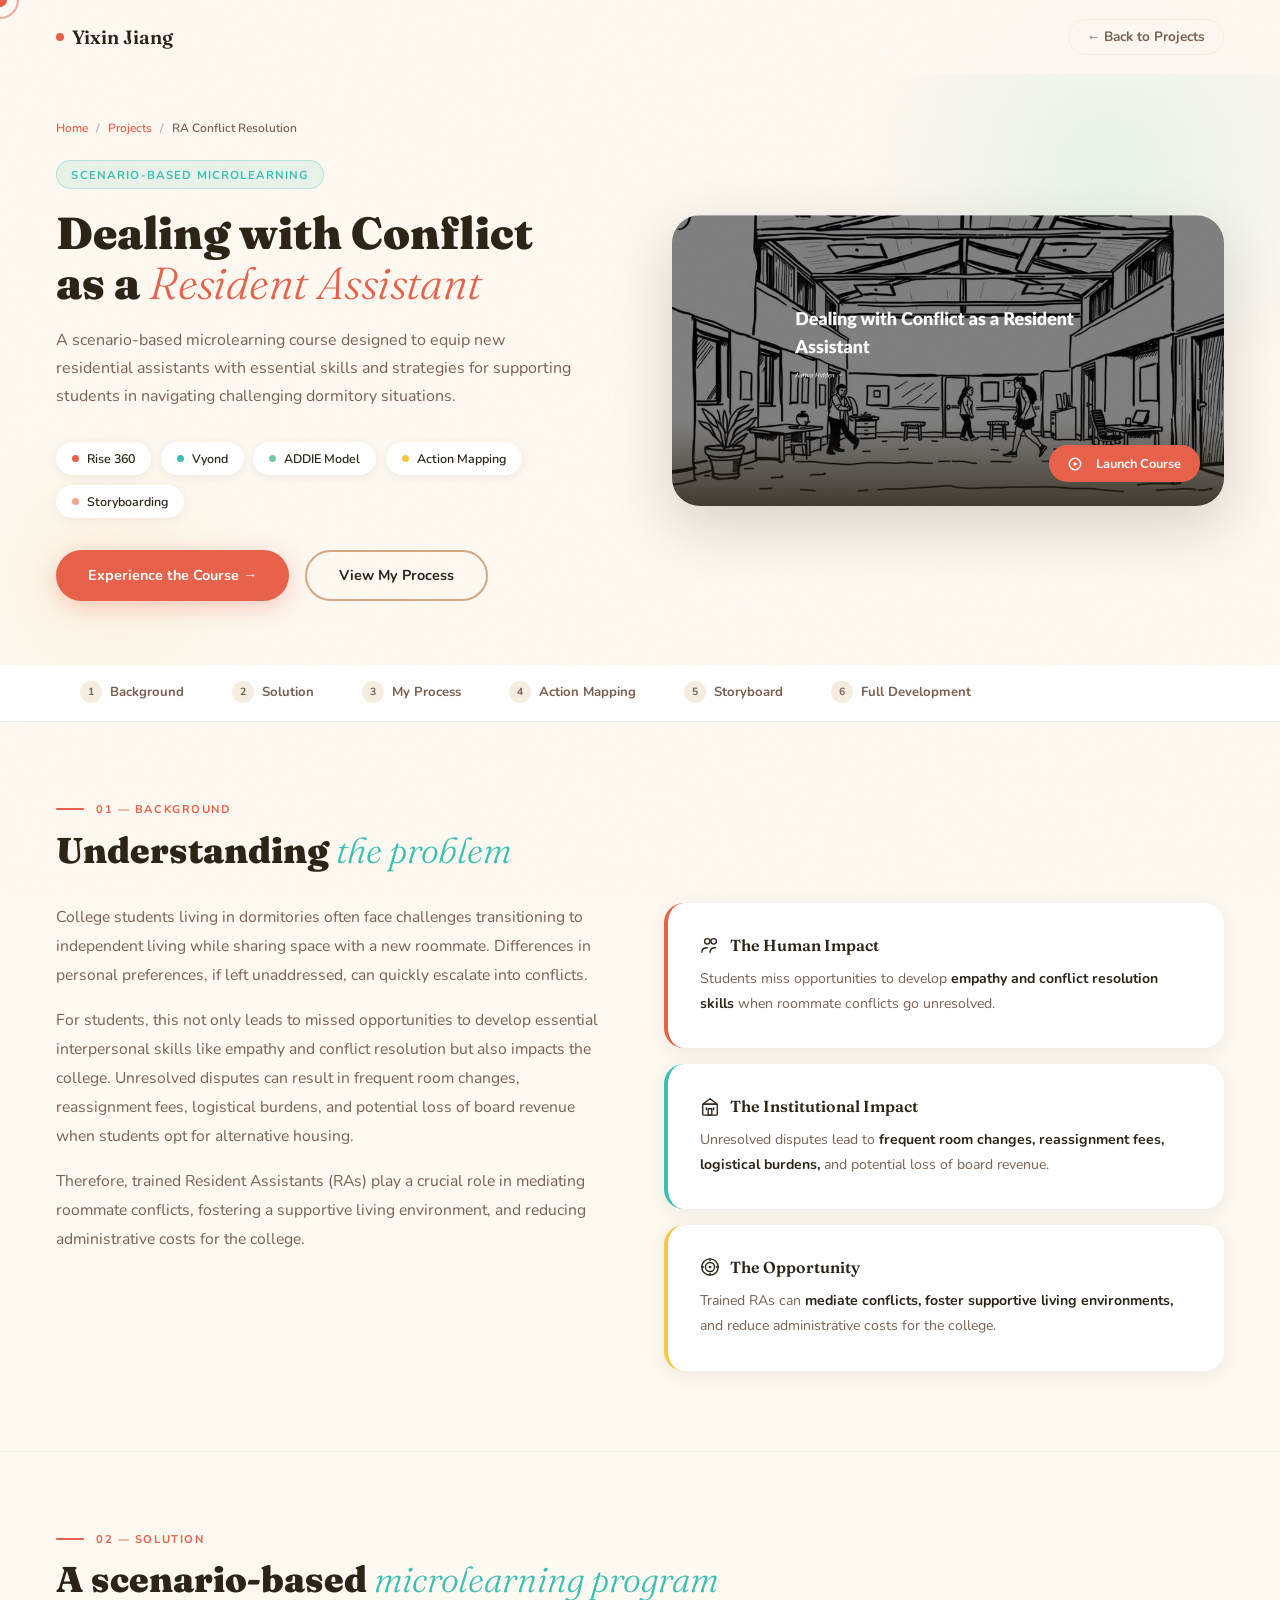
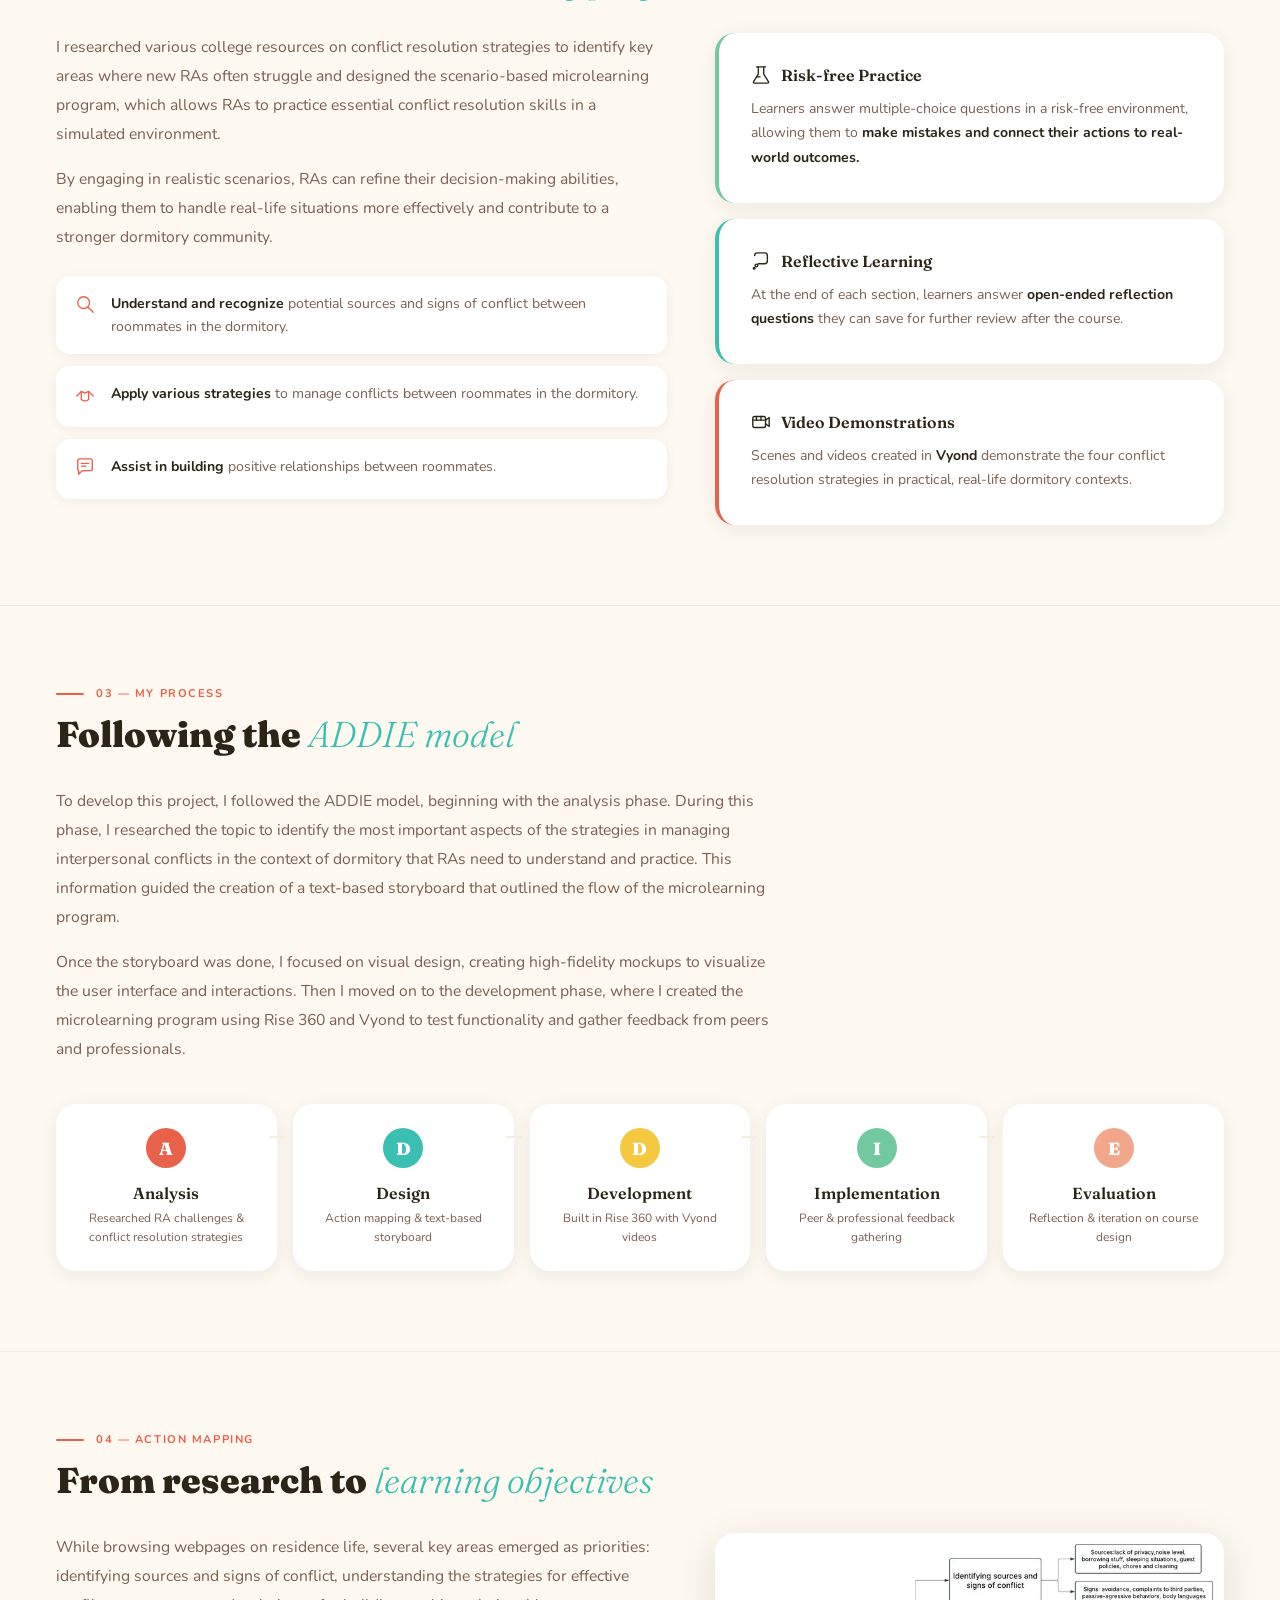
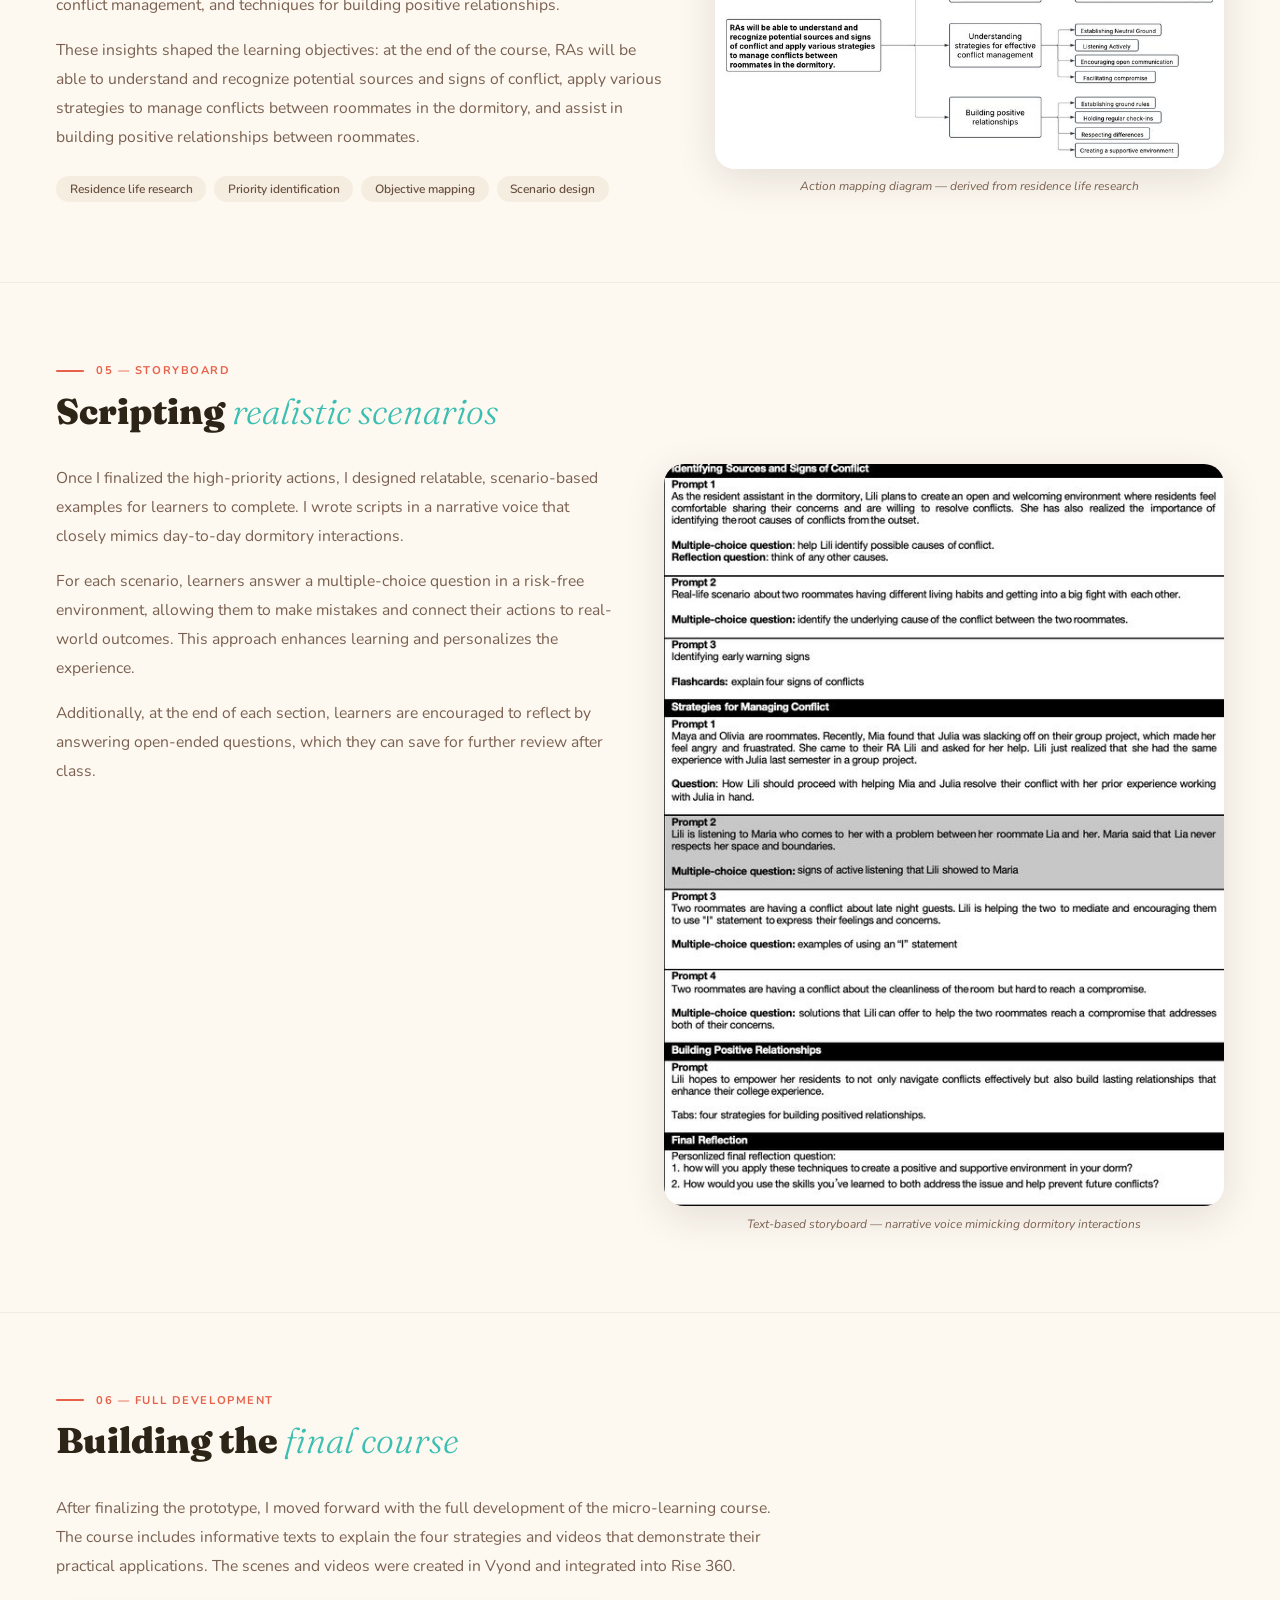
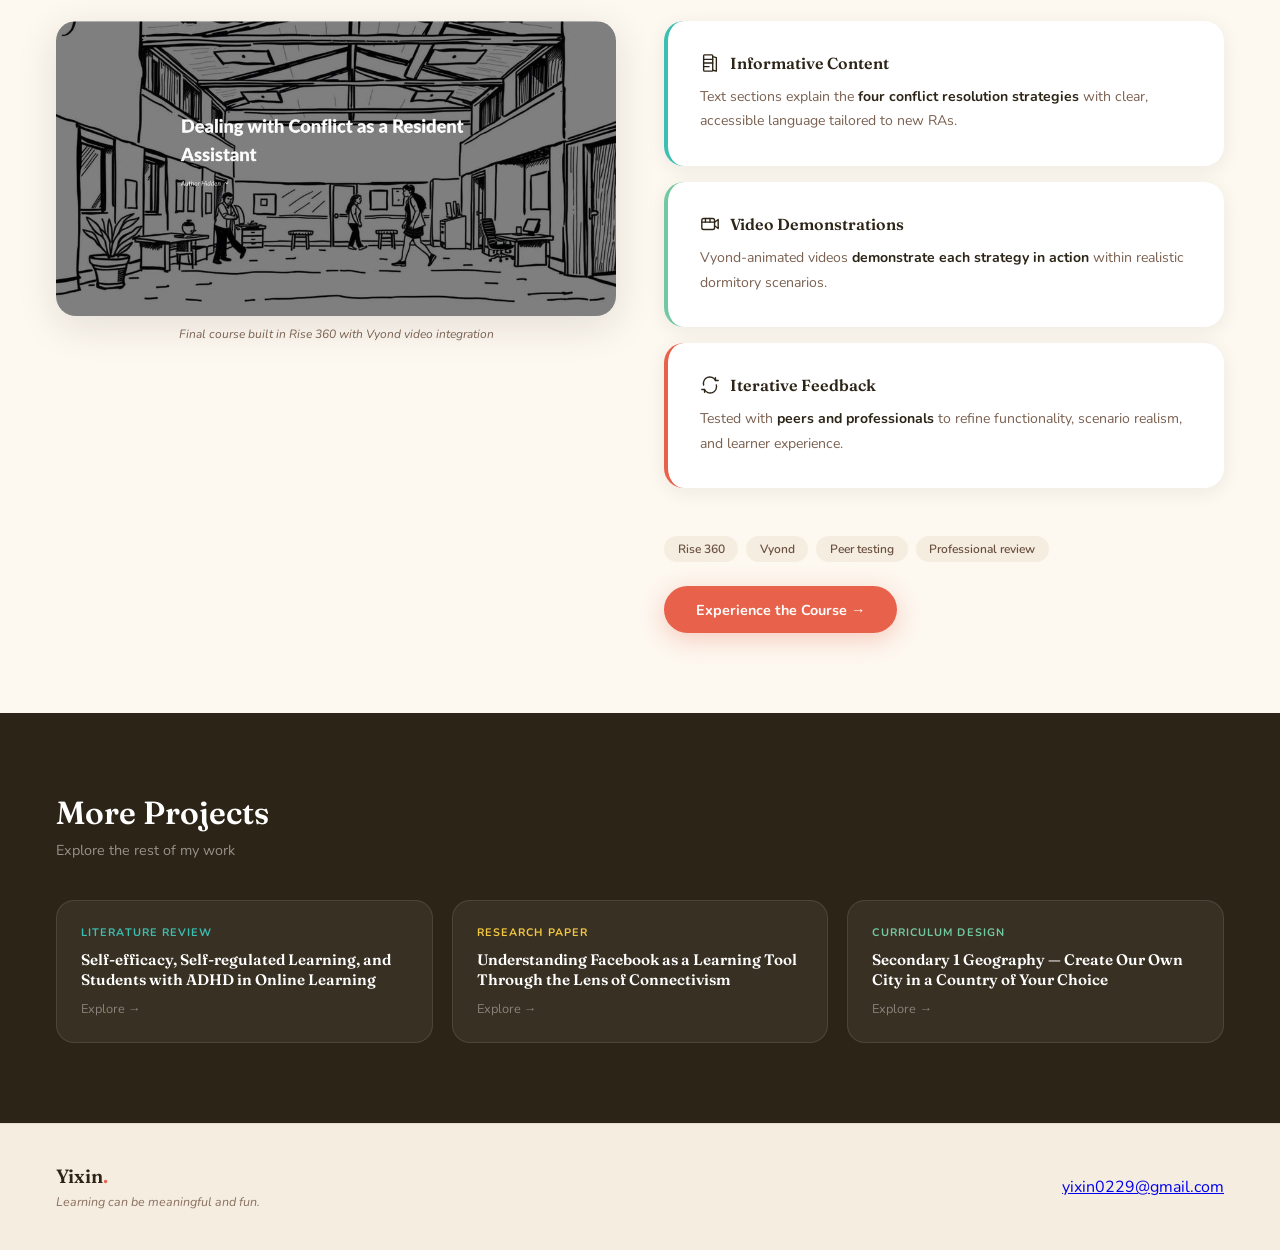
==== commit a33722b8: "Add files via upload" ====
--- a/project-ra.html
+++ b/project-ra.html
@@ -365,7 +365,7 @@
     </div>
 
     <div class="hero-ctas">
-      <a class="btn btn-coral" href="content/index.html">Experience the Course →</a>
+      <a class="btn btn-coral" href="https://share.articulate.com/z_3O2G5bQZ21xUU90xglG" target="_blank">Experience the Course →</a>
       <a class="btn btn-outline" href="#process">View My Process</a>
     </div>
   </div>
@@ -373,7 +373,7 @@
   <div class="hero-visual">
     <img src="[data-uri]" alt="RA Conflict Resolution Course Preview"/>
     <div class="hero-visual-overlay">
-      <a class="play-btn" href="content/index.html"><svg width="14" height="14" viewBox="0 0 16 16" fill="none" stroke="currentColor" stroke-width="1.8" stroke-linecap="round" stroke-linejoin="round" style="display:inline;vertical-align:middle;margin-right:6px">
+      <a class="play-btn" href="https://share.articulate.com/z_3O2G5bQZ21xUU90xglG" target="_blank"><svg width="14" height="14" viewBox="0 0 16 16" fill="none" stroke="currentColor" stroke-width="1.8" stroke-linecap="round" stroke-linejoin="round" style="display:inline;vertical-align:middle;margin-right:6px">
     <circle cx="8" cy="8" r="6.5"/>
     <polygon points="6.5,5.5 6.5,10.5 11,8" fill="currentColor" stroke="none"/>
   </svg>Launch Course</a>
@@ -659,7 +659,7 @@
           <span class="tool-chip">Professional review</span>
         </div>
       </div>
-      <a class="btn btn-coral" href="content/index.html" style="margin-top:0.5rem;width:fit-content;">Experience the Course →</a>
+      <a class="btn btn-coral" href="https://share.articulate.com/z_3O2G5bQZ21xUU90xglG" target="_blank" style="margin-top:0.5rem;width:fit-content;">Experience the Course →</a>
     </div>
   </div>
 </section>
@@ -721,4 +721,12 @@
   const navItems = document.querySelectorAll('.pnav-item');
   window.addEventListener('scroll', () => {
     let current = '';
-    sections.forEach(s => +    sections.forEach(s => { if(window.scrollY >= s.offsetTop - 140) current = s.id; });
+    navItems.forEach(n => {
+      n.classList.remove('active');
+      if(n.getAttribute('href') === '#' + current) n.classList.add('active');
+    });
+  });
+</script>
+</body>
+</html>
